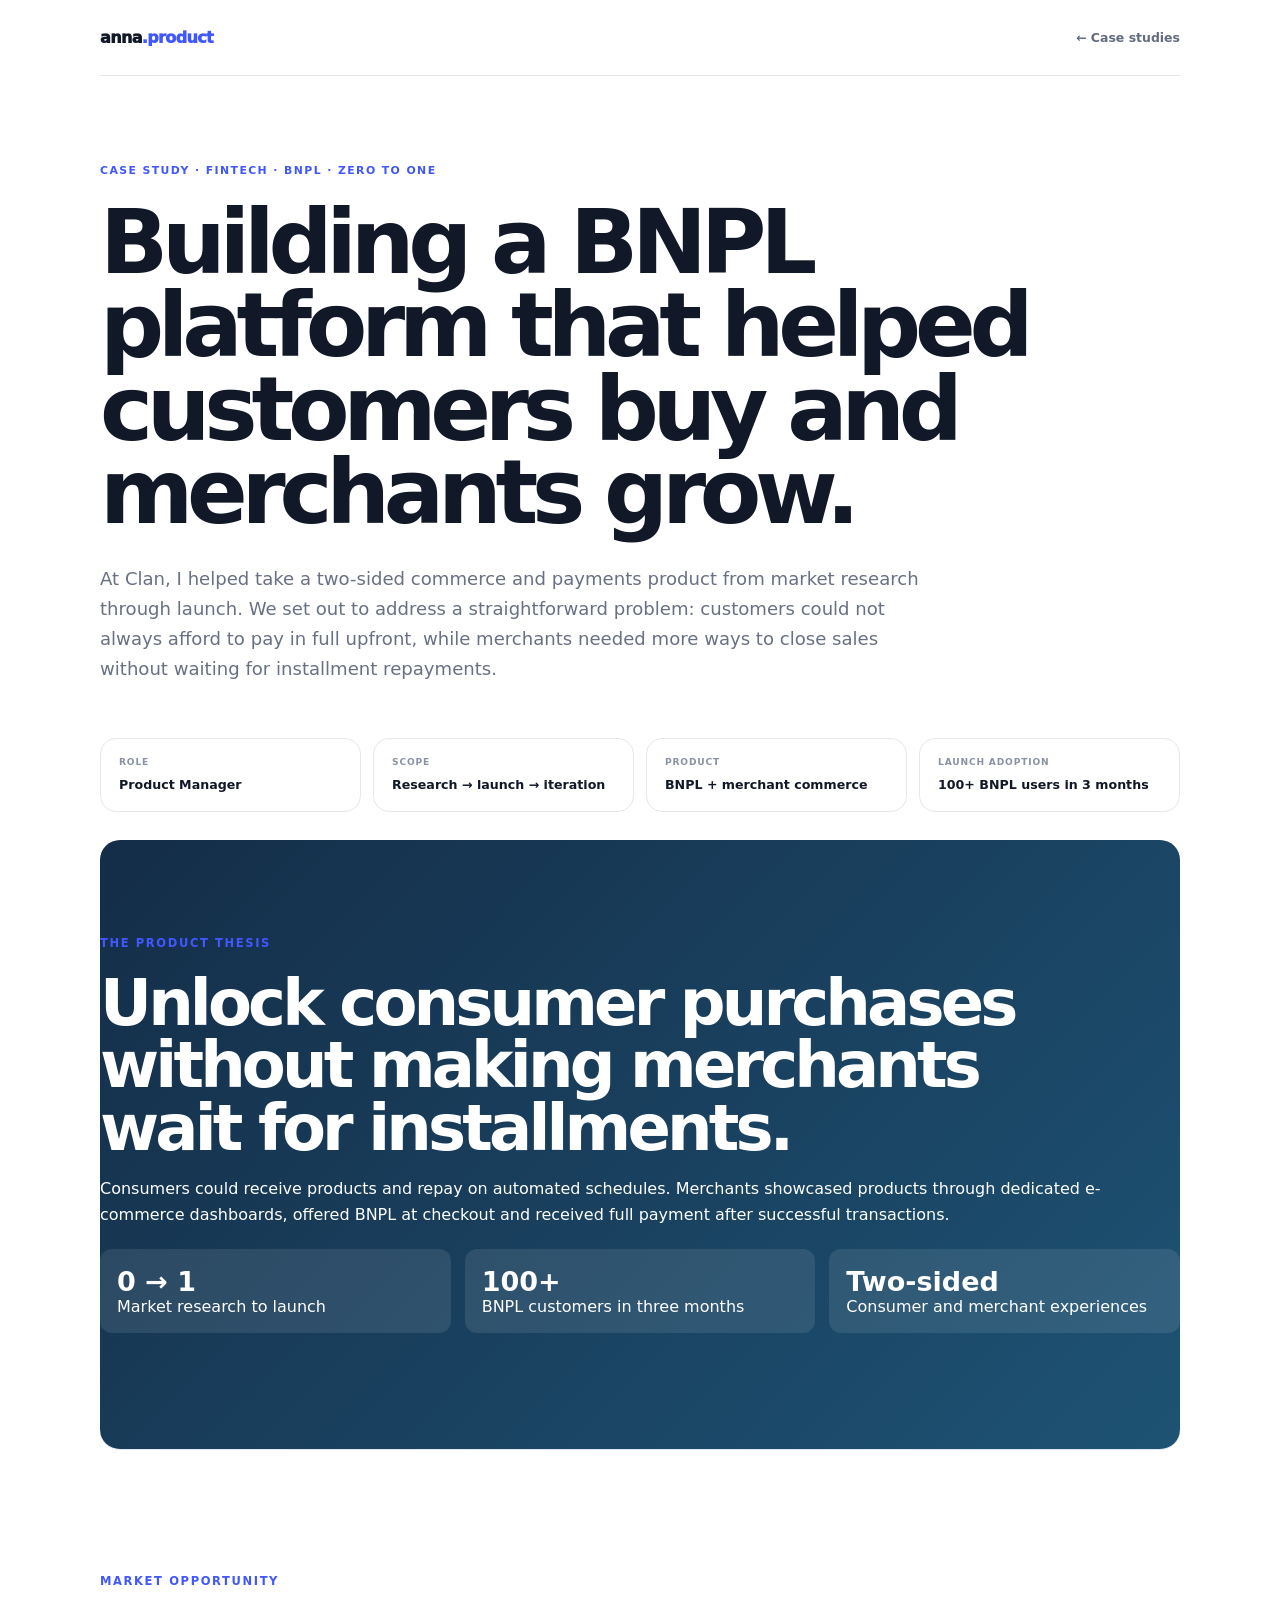
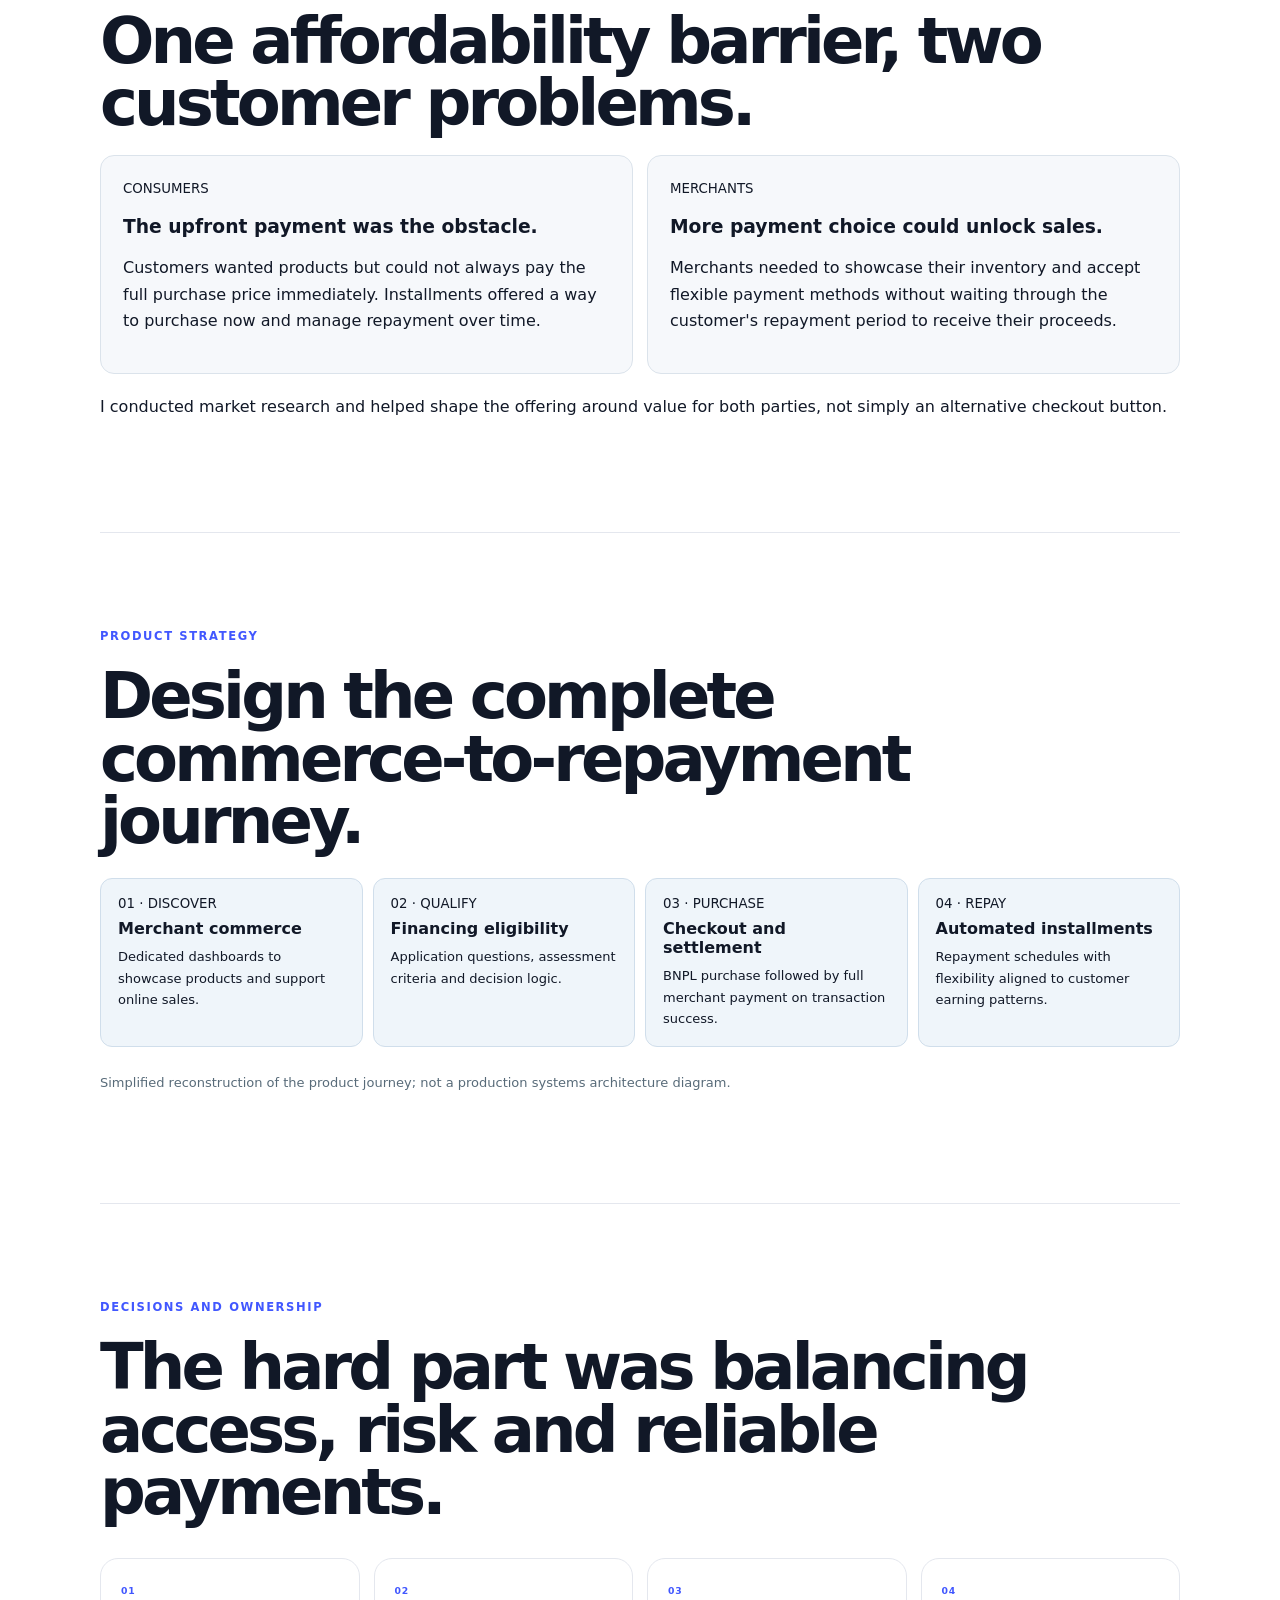
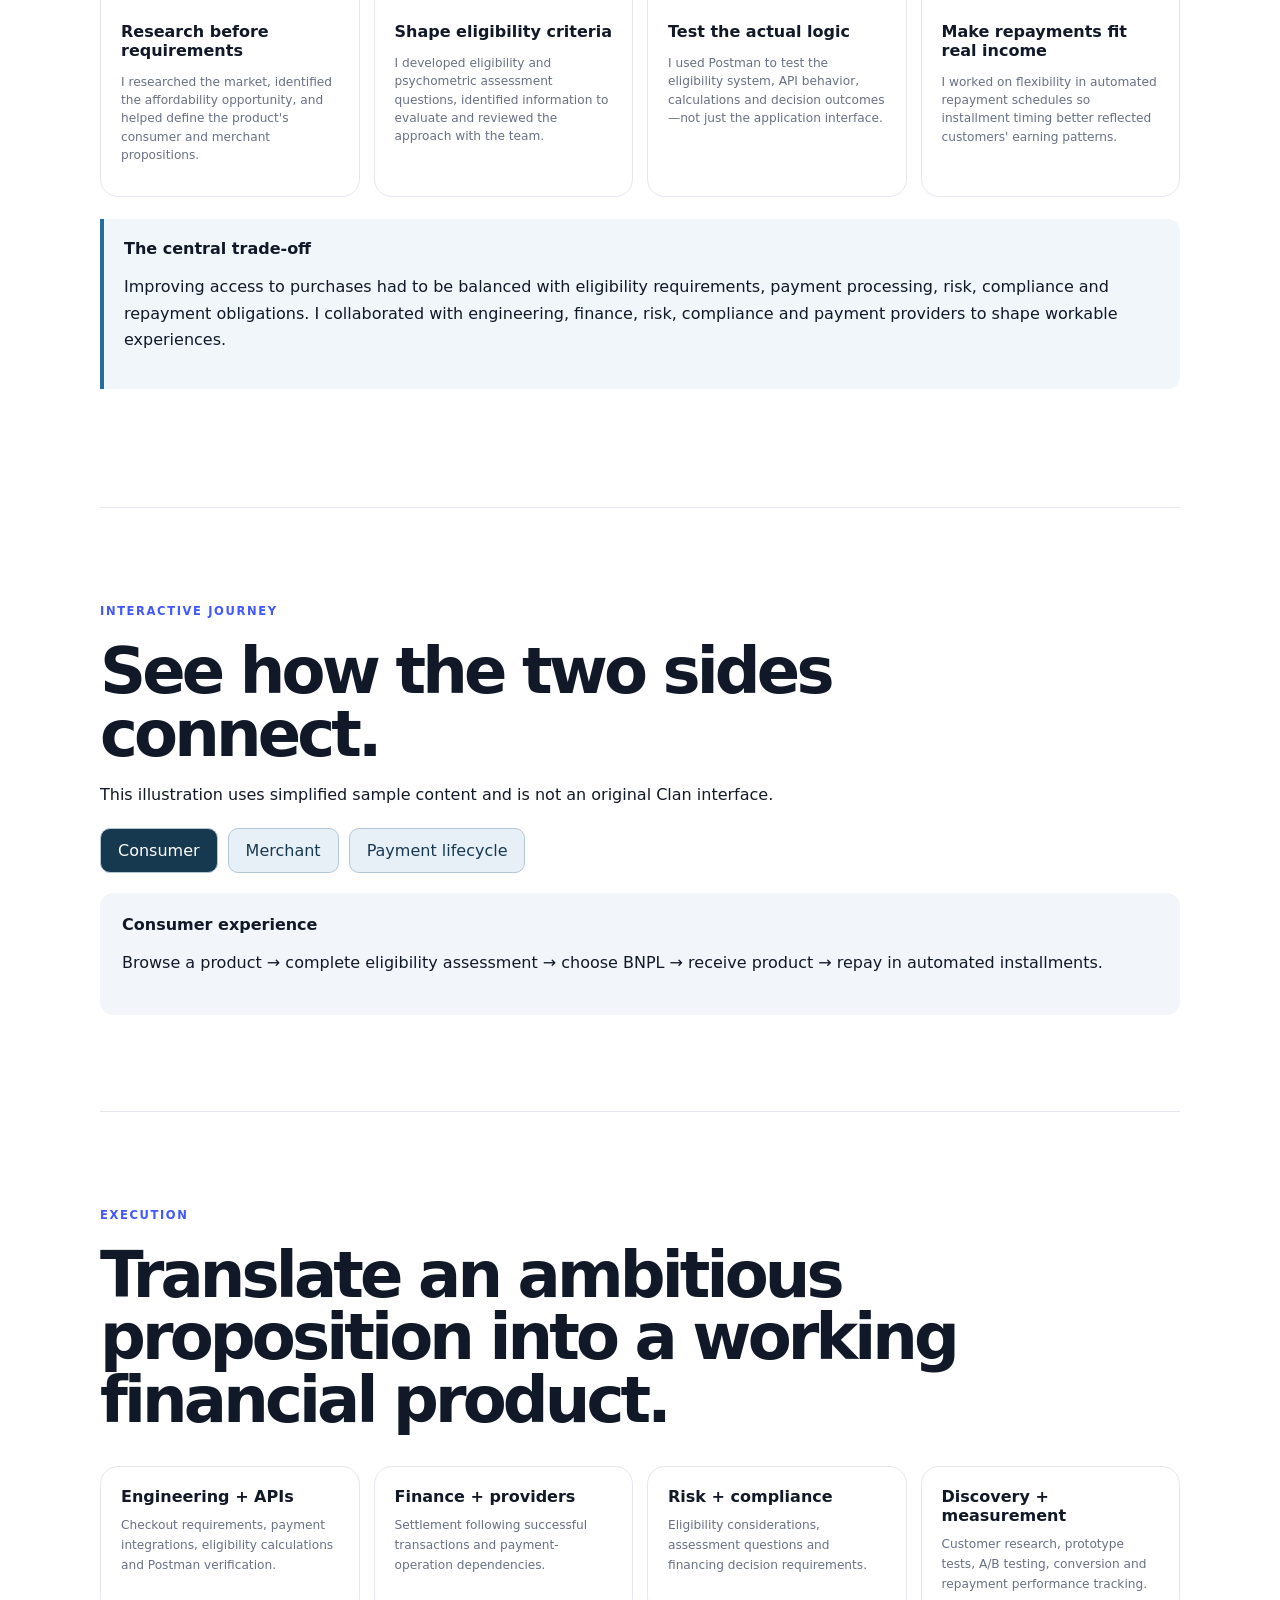
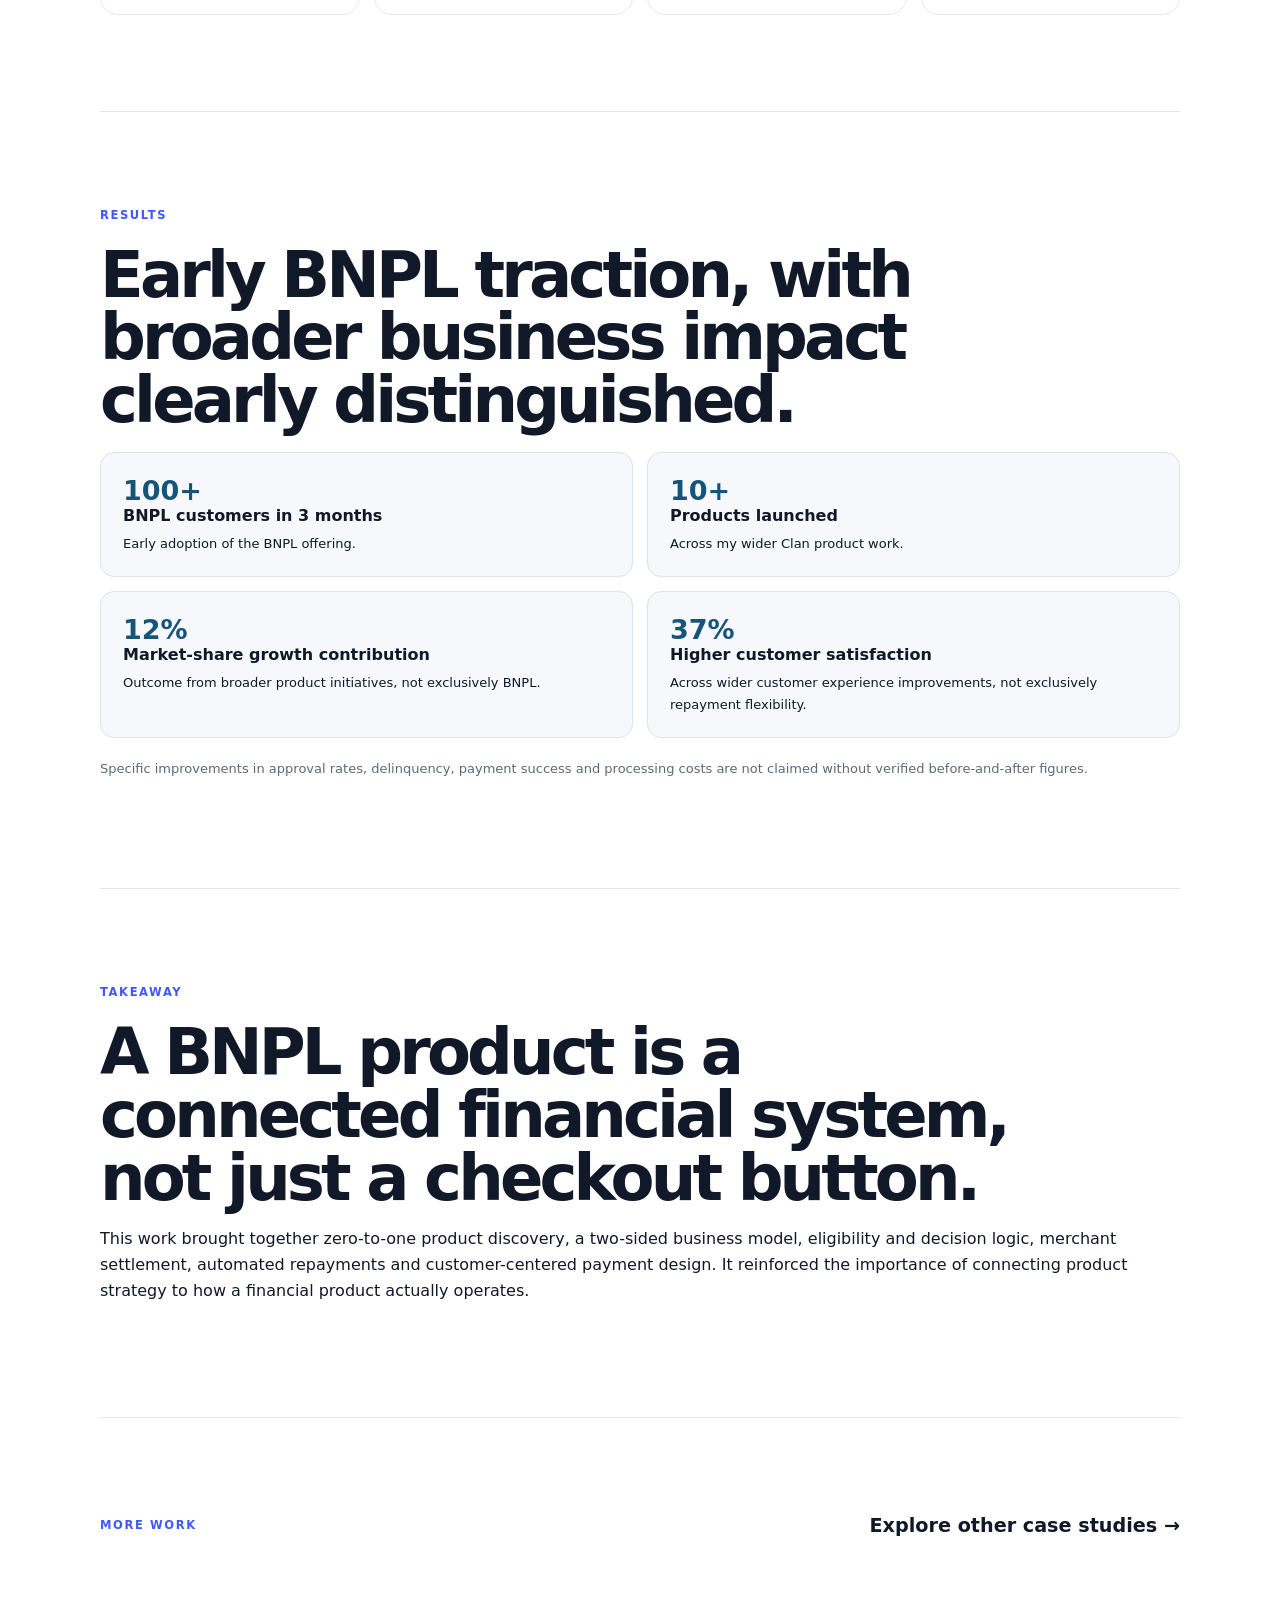
==== case-clan.html @ cb0518a8 "Add Clan BNPL zero-to-one product case study" ====
<!DOCTYPE html><html lang="en"><head><meta charset="utf-8"><meta name="viewport" content="width=device-width,initial-scale=1"><meta name="theme-color" content="#111827"><meta name="description" content="Clan BNPL zero-to-one product case study: customer affordability, merchant commerce, eligibility decisioning, payment settlement and repayments."><meta property="og:title" content="Building a BNPL Platform | Anna Amoo"><title>Building a BNPL Platform | Anna Amoo</title><link rel="canonical" href="https://annaamoo.github.io/case-clan.html"><link rel="stylesheet" href="styles.css"><link rel="stylesheet" href="case.css"><style>.clan-banner{background:linear-gradient(135deg,#142d48,#1e5374);border-radius:20px;padding:30px;color:#fff;margin:28px 0}.clan-banner h2,.clan-banner p{color:#fff}.clan-stats,.clan-two,.clan-outcomes{display:grid;grid-template-columns:repeat(2,minmax(0,1fr));gap:14px;margin:20px 0}.clan-stats{grid-template-columns:repeat(3,1fr)}.clan-stats div{background:#ffffff18;padding:17px;border-radius:12px}.clan-stats b,.clan-outcomes strong{display:block;font-size:27px}.clan-panel,.clan-outcomes div{padding:22px;border:1px solid #dbe3eb;border-radius:14px;background:#f6f8fb}.clan-flow{display:grid;grid-template-columns:repeat(4,1fr);gap:10px;margin:25px 0}.clan-step{padding:17px;background:#eff5fa;border:1px solid #d0deeb;border-radius:12px}.clan-step small,.clan-step b{display:block;margin-bottom:8px}.clan-step p{font-size:13px;margin:0}.clan-tradeoff{border-left:4px solid #256d9d;padding:20px;background:#f1f6fb;border-radius:0 12px 12px 0;margin:22px 0}.clan-note{font-size:13px;color:#586b79}.clan-outcomes strong{color:#175479}.clan-outcomes p{font-size:13px;margin:8px 0 0}.clan-choice{display:flex;gap:10px;flex-wrap:wrap;margin:20px 0}.clan-choice button{background:#e8f0f7;color:#173950;border:1px solid #b2c6d8;border-radius:10px;padding:12px 17px;cursor:pointer}.clan-choice button[aria-pressed=true]{background:#173950;color:white}.clan-output{background:#f2f6fa;padding:22px;border-radius:13px;min-height:92px}@media(max-width:750px){.clan-flow,.clan-stats{grid-template-columns:repeat(2,1fr)}.clan-two,.clan-outcomes{grid-template-columns:1fr}}@media(max-width:460px){.clan-flow,.clan-stats{grid-template-columns:1fr}}</style></head><body><header class="case-header"><a class="brand" href="index.html">anna<span>.product</span></a><a class="back" href="index.html#work">← Case studies</a></header><main><article class="case-page">
<div class="case-meta">CASE STUDY · FINTECH · BNPL · ZERO TO ONE</div><h1>Building a BNPL platform that helped customers buy and merchants grow.</h1><p class="case-intro">At Clan, I helped take a two-sided commerce and payments product from market research through launch. We set out to address a straightforward problem: customers could not always afford to pay in full upfront, while merchants needed more ways to close sales without waiting for installment repayments.</p>
<div class="summary"><div><small>Role</small><strong>Product Manager</strong></div><div><small>Scope</small><strong>Research → launch → iteration</strong></div><div><small>Product</small><strong>BNPL + merchant commerce</strong></div><div><small>Launch adoption</small><strong>100+ BNPL users in 3 months</strong></div></div>
<section class="clan-banner"><div class="eyebrow">THE PRODUCT THESIS</div><h2>Unlock consumer purchases without making merchants wait for installments.</h2><p>Consumers could receive products and repay on automated schedules. Merchants showcased products through dedicated e-commerce dashboards, offered BNPL at checkout and received full payment after successful transactions.</p><div class="clan-stats"><div><b>0 → 1</b><span>Market research to launch</span></div><div><b>100+</b><span>BNPL customers in three months</span></div><div><b>Two-sided</b><span>Consumer and merchant experiences</span></div></div></section>
<section><div class="eyebrow">MARKET OPPORTUNITY</div><h2>One affordability barrier, two customer problems.</h2><div class="clan-two"><div class="clan-panel"><small>CONSUMERS</small><h3>The upfront payment was the obstacle.</h3><p>Customers wanted products but could not always pay the full purchase price immediately. Installments offered a way to purchase now and manage repayment over time.</p></div><div class="clan-panel"><small>MERCHANTS</small><h3>More payment choice could unlock sales.</h3><p>Merchants needed to showcase their inventory and accept flexible payment methods without waiting through the customer's repayment period to receive their proceeds.</p></div></div><p>I conducted market research and helped shape the offering around value for both parties, not simply an alternative checkout button.</p></section>
<section><div class="eyebrow">PRODUCT STRATEGY</div><h2>Design the complete commerce-to-repayment journey.</h2><div class="clan-flow"><div class="clan-step"><small>01 · DISCOVER</small><b>Merchant commerce</b><p>Dedicated dashboards to showcase products and support online sales.</p></div><div class="clan-step"><small>02 · QUALIFY</small><b>Financing eligibility</b><p>Application questions, assessment criteria and decision logic.</p></div><div class="clan-step"><small>03 · PURCHASE</small><b>Checkout and settlement</b><p>BNPL purchase followed by full merchant payment on transaction success.</p></div><div class="clan-step"><small>04 · REPAY</small><b>Automated installments</b><p>Repayment schedules with flexibility aligned to customer earning patterns.</p></div></div><p class="clan-note">Simplified reconstruction of the product journey; not a production systems architecture diagram.</p></section>
<section><div class="eyebrow">DECISIONS AND OWNERSHIP</div><h2>The hard part was balancing access, risk and reliable payments.</h2><div class="decision-grid"><div class="decision"><code>01</code><h3>Research before requirements</h3><p>I researched the market, identified the affordability opportunity, and helped define the product's consumer and merchant propositions.</p></div><div class="decision"><code>02</code><h3>Shape eligibility criteria</h3><p>I developed eligibility and psychometric assessment questions, identified information to evaluate and reviewed the approach with the team.</p></div><div class="decision"><code>03</code><h3>Test the actual logic</h3><p>I used Postman to test the eligibility system, API behavior, calculations and decision outcomes—not just the application interface.</p></div><div class="decision"><code>04</code><h3>Make repayments fit real income</h3><p>I worked on flexibility in automated repayment schedules so installment timing better reflected customers' earning patterns.</p></div></div><div class="clan-tradeoff"><b>The central trade-off</b><p>Improving access to purchases had to be balanced with eligibility requirements, payment processing, risk, compliance and repayment obligations. I collaborated with engineering, finance, risk, compliance and payment providers to shape workable experiences.</p></div></section>
<section><div class="eyebrow">INTERACTIVE JOURNEY</div><h2>See how the two sides connect.</h2><p>This illustration uses simplified sample content and is not an original Clan interface.</p><div class="clan-choice" role="group" aria-label="Experience view"><button type="button" aria-pressed="true" data-view="consumer">Consumer</button><button type="button" aria-pressed="false" data-view="merchant">Merchant</button><button type="button" aria-pressed="false" data-view="payments">Payment lifecycle</button></div><div id="clan-output" class="clan-output" aria-live="polite"><b>Consumer experience</b><p>Browse a product → complete eligibility assessment → choose BNPL → receive product → repay in automated installments.</p></div></section>
<section><div class="eyebrow">EXECUTION</div><h2>Translate an ambitious proposition into a working financial product.</h2><div class="measure-grid"><div class="measure"><b>Engineering + APIs</b><span>Checkout requirements, payment integrations, eligibility calculations and Postman verification.</span></div><div class="measure"><b>Finance + providers</b><span>Settlement following successful transactions and payment-operation dependencies.</span></div><div class="measure"><b>Risk + compliance</b><span>Eligibility considerations, assessment questions and financing decision requirements.</span></div><div class="measure"><b>Discovery + measurement</b><span>Customer research, prototype tests, A/B testing, conversion and repayment performance tracking.</span></div></div></section>
<section><div class="eyebrow">RESULTS</div><h2>Early BNPL traction, with broader business impact clearly distinguished.</h2><div class="clan-outcomes"><div><strong>100+</strong><b>BNPL customers in 3 months</b><p>Early adoption of the BNPL offering.</p></div><div><strong>10+</strong><b>Products launched</b><p>Across my wider Clan product work.</p></div><div><strong>12%</strong><b>Market-share growth contribution</b><p>Outcome from broader product initiatives, not exclusively BNPL.</p></div><div><strong>37%</strong><b>Higher customer satisfaction</b><p>Across wider customer experience improvements, not exclusively repayment flexibility.</p></div></div><p class="clan-note">Specific improvements in approval rates, delinquency, payment success and processing costs are not claimed without verified before-and-after figures.</p></section>
<section><div class="eyebrow">TAKEAWAY</div><h2>A BNPL product is a connected financial system, not just a checkout button.</h2><p>This work brought together zero-to-one product discovery, a two-sided business model, eligibility and decision logic, merchant settlement, automated repayments and customer-centered payment design. It reinforced the importance of connecting product strategy to how a financial product actually operates.</p></section>
<section class="next"><div class="eyebrow">MORE WORK</div><a href="index.html#work">Explore other case studies →</a></section></article></main><script>const journey={consumer:["Consumer experience","Browse a product → complete financing eligibility → choose BNPL at checkout → receive the product → repay through automated installments."],merchant:["Merchant experience","Use the e-commerce dashboard to showcase products → offer BNPL at checkout → receive full payment after the customer's successful transaction."],payments:["Payment lifecycle","Successful eligible BNPL checkout → merchant paid in full → customer repays Clan on an automated installment schedule with income-aligned flexibility."]};document.querySelectorAll("[data-view]").forEach(b=>b.addEventListener("click",()=>{document.querySelectorAll("[data-view]").forEach(x=>x.setAttribute("aria-pressed",String(x===b)));const item=journey[b.dataset.view];const el=document.getElementById("clan-output");el.replaceChildren();const h=document.createElement("b"),p=document.createElement("p");h.textContent=item[0];p.textContent=item[1];el.append(h,p)}));</script><script src="script.js"></script></body></html>
---- styles.css ----
:root{
  --bg:#ffffff;
  --paper:#f7f8fb;
  --ink:#111827;
  --muted:#687083;
  --line:#e4e7ee;
  --accent:#4157ff;
  --accent-soft:#eef1ff;
  --navy:#111827;
  --navy-2:#1a2440;
  --radius:28px;
  --shadow:0 24px 70px rgba(17,24,39,.10);
  --max:1180px;
}
*{box-sizing:border-box}
html{scroll-behavior:smooth}
body{margin:0;background:var(--bg);color:var(--ink);font-family:Inter,ui-sans-serif,system-ui,-apple-system,BlinkMacSystemFont,"Segoe UI",sans-serif;-webkit-font-smoothing:antialiased}
a{color:inherit}
p{line-height:1.65}
.shell{width:min(var(--max),calc(100% - 56px));margin:auto}
.site-header{height:78px;display:flex;align-items:center;justify-content:space-between;border-bottom:1px solid var(--line);position:relative;z-index:10;background:#fff}
.brand{text-decoration:none;font-size:1rem;font-weight:950;letter-spacing:-.04em}.brand span{color:var(--accent)}
.nav{display:flex;gap:27px;align-items:center}.nav a{text-decoration:none;font-size:.82rem;font-weight:750;color:#555f72}.nav a:hover{color:var(--ink)}
.hero-wrap{background:var(--navy);color:#fff}
.hero{min-height:650px;display:grid;grid-template-columns:1.28fr .72fr;gap:70px;align-items:center;padding:88px 0}
.kicker,.eyebrow,.meta,.proof-label,.support-head span{font-size:.72rem;letter-spacing:.14em;text-transform:uppercase;font-weight:900}
.kicker{color:#9eabff;margin-bottom:26px}
.hero h1{font-size:clamp(3.65rem,6.9vw,7.1rem);line-height:.92;letter-spacing:-.072em;margin:0;max-width:890px}.hero h1 em{font-style:normal;color:#b8c1ff}
.lede{font-size:1.16rem;line-height:1.62;color:#cbd0dc;max-width:760px;margin:34px 0 0}
.actions{display:flex;gap:22px;align-items:center;flex-wrap:wrap;margin-top:35px}.btn{display:inline-flex;align-items:center;gap:12px;text-decoration:none;border-radius:999px;padding:14px 20px;font-weight:850;font-size:.9rem}.btn.light{background:#fff;color:var(--ink)}.btn.light:hover{transform:translateY(-1px)}.text-link{color:#fff;text-decoration:none;font-weight:780;font-size:.9rem;border-bottom:1px solid rgba(255,255,255,.3);padding-bottom:2px}
.hero-proof{border-left:1px solid rgba(255,255,255,.16);padding-left:34px}.proof-label{color:#93a2ff;margin-bottom:8px}.hero-metric{padding:22px 0;border-bottom:1px solid rgba(255,255,255,.13);display:grid;grid-template-columns:110px 1fr;gap:18px;align-items:baseline}.hero-metric:last-child{border-bottom:0}.hero-metric strong{font-size:2.35rem;letter-spacing:-.06em}.hero-metric span{font-size:.86rem;color:#b8becb;line-height:1.45}
.credibility{min-height:72px;display:flex;align-items:center;justify-content:center;gap:14px;flex-wrap:wrap;border-bottom:1px solid var(--line);color:#566075;font-size:.77rem;font-weight:760}.credibility i{font-style:normal;color:#c2c7d2}
.section{padding:120px 0;border-bottom:1px solid var(--line)}
.section-top{display:grid;grid-template-columns:1.18fr .82fr;gap:90px;align-items:end;margin-bottom:58px}.eyebrow{color:var(--accent);margin-bottom:22px}.section h2,.section-top h2{font-size:clamp(2.8rem,5vw,5.35rem);line-height:.98;letter-spacing:-.065em;margin:0}.section h2 em,.section-top h2 em{font-style:normal;color:var(--accent)}.section-top>p{color:var(--muted);font-size:1.03rem;margin:0;max-width:540px}
.flagship-list{display:grid;gap:20px}.flagship{display:grid;grid-template-columns:72px .9fr 1.35fr;border:1px solid var(--line);border-radius:var(--radius);overflow:hidden;text-decoration:none;background:#fff;min-height:480px;transition:transform .2s ease,box-shadow .2s ease}.flagship:hover{transform:translateY(-4px);box-shadow:var(--shadow)}.flagship-num{display:flex;align-items:flex-start;justify-content:center;padding-top:34px;font-size:.74rem;letter-spacing:.12em;color:#7b8498;font-weight:900;border-right:1px solid var(--line)}
.flagship-visual{padding:36px;display:flex;flex-direction:column;justify-content:center;min-width:0}.flagship-copy{padding:48px 46px;display:flex;flex-direction:column;justify-content:center}.meta{color:#6e7891}.flagship-copy h3{font-size:clamp(2rem,3.3vw,3.45rem);letter-spacing:-.055em;line-height:1.02;margin:17px 0 20px}.challenge{font-size:.98rem;color:var(--muted);margin:0}.challenge b{color:var(--ink)}
.evidence-columns{display:grid;grid-template-columns:repeat(3,1fr);gap:14px;margin-top:28px}.evidence-columns>div{border-top:1px solid var(--line);padding-top:14px}.evidence-columns small{display:block;color:var(--accent);font-size:.64rem;letter-spacing:.1em;font-weight:900;margin-bottom:7px}.evidence-columns span{display:block;color:#596277;font-size:.79rem;line-height:1.5}.open-link{margin-top:26px;font-size:.86rem;font-weight:900;color:var(--ink)}
.visual-intelligence{background:#eef1ff;gap:12px}.signal-card{border:1px solid #d8ddff;background:#fff;border-radius:18px;padding:19px 20px;box-shadow:0 11px 30px rgba(65,87,255,.08)}.signal-card small{display:block;font-size:.59rem;letter-spacing:.11em;color:#7682af;font-weight:900}.signal-card b{display:block;font-size:1.12rem;margin:5px 0}.signal-card span{display:block;font-size:.75rem;color:#70788a;line-height:1.4}.signal-card.s2{margin-left:34px;background:#111827;color:#fff;border-color:#111827}.signal-card.s2 small{color:#aeb7ff}.signal-card.s2 span{color:#c4cad7}.signal-card.s3{margin-left:68px}
.visual-platform-new{background:#f5f6f8}.decision-path{display:grid;gap:10px}.decision-path span{background:#fff;border:1px solid #dfe3ea;border-radius:14px;padding:14px 16px;font-size:.78rem;font-weight:850}.decision-path span.active{background:var(--navy);color:#fff;border-color:var(--navy)}.decision-path i{text-align:center;font-style:normal;color:#9aa2b2}.platform-note{margin-top:25px;font-size:.82rem;line-height:1.5;color:#5d6679;border-left:3px solid var(--accent);padding-left:13px}
.visual-ai-strategy{background:var(--navy-2);color:#fff}.value-chain{display:grid;gap:11px}.value-chain span{border:1px solid rgba(255,255,255,.18);border-radius:15px;padding:15px 17px;font-size:.82rem;font-weight:850;background:rgba(255,255,255,.04)}.value-chain span.active{background:#fff;color:var(--navy);border-color:#fff}.value-chain i{text-align:center;color:#9faaff;font-style:normal}
.supporting-head{display:flex;align-items:end;justify-content:space-between;margin:70px 0 20px;border-top:1px solid var(--line);padding-top:30px}.supporting-head span{color:var(--accent)}.supporting-head p{margin:0;color:var(--muted);font-size:.88rem}.support-grid{display:grid;grid-template-columns:repeat(3,1fr);gap:16px}.support-card{display:flex;flex-direction:column;min-height:390px;border:1px solid var(--line);border-radius:24px;padding:28px;text-decoration:none;background:#fff;transition:transform .2s ease,box-shadow .2s ease}.support-card:hover{transform:translateY(-4px);box-shadow:var(--shadow)}.support-top{display:flex;align-items:center;justify-content:space-between;color:#737d91;font-size:.64rem;letter-spacing:.1em;font-weight:900}.support-top strong{font-size:1.8rem;color:var(--accent);letter-spacing:-.05em}.support-card h3{font-size:1.55rem;line-height:1.08;letter-spacing:-.035em;margin:44px 0 12px}.support-card p{font-size:.87rem;color:var(--muted);margin:0}.support-proof{margin-top:auto;padding-top:24px;font-size:.83rem;border-top:1px solid var(--line);color:#5b6476}.support-card .open-link{margin-top:14px}
.judgment-section{background:var(--navy);color:#fff;padding:120px 0}.section-top.inverse{margin-bottom:48px}.inverse .eyebrow{color:#aeb7ff}.inverse h2 em{color:#b7c0ff}.inverse>p{color:#b9c0cf}.judgment-grid{display:grid;grid-template-columns:repeat(4,1fr);gap:14px}.judgment{min-height:270px;border:1px solid rgba(255,255,255,.15);border-radius:22px;padding:24px;background:rgba(255,255,255,.025)}.judgment small{color:#9eaaff;font-weight:900}.judgment h3{font-size:1.35rem;line-height:1.12;margin:58px 0 12px;letter-spacing:-.025em}.judgment p{font-size:.86rem;color:#b8bfce;margin:0}
.featured-section{padding-bottom:130px}.feature-intro{max-width:880px}.feature-intro h2{font-size:clamp(2.8rem,5.2vw,5.2rem);line-height:.98;letter-spacing:-.06em;margin:0}.feature-intro h2 em{font-style:normal;color:var(--accent)}.feature-intro p{color:var(--muted);max-width:660px;font-size:1rem;margin:24px 0 0}.media-spotlight{margin-top:48px;border-radius:30px;background:#f3f5ff;border:1px solid #dde2ff;padding:48px}.media-spotlight blockquote{margin:0;max-width:990px;font-size:clamp(2.1rem,4.3vw,4.2rem);line-height:1.05;letter-spacing:-.055em;font-weight:900;color:var(--ink)}.quote-credit{margin-top:24px;color:#68728a;font-size:.83rem;font-weight:780}.publication-row{display:grid;grid-template-columns:repeat(3,1fr);gap:12px;margin-top:44px}.publication-row a{text-decoration:none;border-top:1px solid #cfd5f3;padding:19px 3px 2px;display:flex;flex-direction:column;min-height:145px}.publication-row b{font-size:1.07rem}.publication-row span{font-size:.79rem;color:#6f7890;line-height:1.42;margin-top:8px}.publication-row i{margin-top:auto;font-style:normal;color:var(--accent);font-size:.76rem;font-weight:900}
.contact-section{padding:0 0 105px}.contact-card{background:var(--navy);color:#fff;border-radius:30px;padding:54px;display:grid;grid-template-columns:1.25fr .75fr;gap:60px;align-items:end}.contact-card .eyebrow{color:#aeb7ff}.contact-card h2{font-size:clamp(2.7rem,4.8vw,4.8rem);line-height:1;letter-spacing:-.06em;margin:0}.contact-card p{color:#bbc2d0;max-width:700px}.contact-links{display:flex;flex-direction:column;align-items:flex-end;gap:12px}.contact-links a{text-decoration:none;border:1px solid rgba(255,255,255,.17);padding:13px 16px;border-radius:999px;font-weight:850;font-size:.82rem}.contact-links a:first-child{background:#fff;color:var(--navy)}
.footer{display:flex;justify-content:space-between;border-top:1px solid var(--line);padding:27px 0 38px;color:#7c8495;font-size:.78rem}
.reveal{opacity:0;transform:translateY(16px);transition:opacity .65s ease,transform .65s ease}.reveal.visible{opacity:1;transform:none}

@media(max-width:1050px){
  .hero{grid-template-columns:1fr;min-height:auto}.hero-proof{border-left:0;border-top:1px solid rgba(255,255,255,.16);padding:24px 0 0;display:grid;grid-template-columns:repeat(2,1fr);gap:0 20px}.proof-label{grid-column:1/-1}.hero-metric{grid-template-columns:90px 1fr}
  .section-top{grid-template-columns:1fr;gap:24px}.flagship{grid-template-columns:58px 1fr}.flagship-visual{grid-column:2;padding:32px;min-height:320px}.flagship-copy{grid-column:2;padding:36px}.flagship-num{grid-row:1/3}.evidence-columns{grid-template-columns:1fr 1fr}.judgment-grid{grid-template-columns:1fr 1fr}.publication-row{grid-template-columns:1fr}.publication-row a{min-height:auto}.contact-card{grid-template-columns:1fr}.contact-links{align-items:flex-start}
}
@media(max-width:760px){
  .shell,.site-header{width:min(var(--max),calc(100% - 28px))}.site-header{height:68px}.nav{display:none}.hero{padding:62px 0;gap:42px}.hero h1{font-size:clamp(3.1rem,14vw,5.5rem)}.hero-proof{grid-template-columns:1fr}.hero-metric{grid-template-columns:82px 1fr}.credibility{padding:18px 0;justify-content:flex-start}.section,.judgment-section{padding:82px 0}.flagship{display:block}.flagship-num{display:none}.flagship-visual{min-height:280px}.flagship-copy{padding:28px}.evidence-columns{grid-template-columns:1fr}.support-grid,.judgment-grid{grid-template-columns:1fr}.support-card{min-height:330px}.supporting-head{align-items:flex-start;gap:8px;flex-direction:column}.media-spotlight{padding:28px 22px}.contact-card{padding:30px}.footer{flex-direction:column;gap:8px}.publication-row{margin-top:30px}
}


/* Accessibility and interaction polish */
button,input,select,textarea{font:inherit}
a:focus-visible,button:focus-visible,input:focus-visible,select:focus-visible,textarea:focus-visible{
  outline:3px solid rgba(65,87,255,.35);
  outline-offset:3px;
}
@media (prefers-reduced-motion: reduce){
  html{scroll-behavior:auto}
  *,*::before,*::after{animation-duration:.01ms!important;animation-iteration-count:1!important;transition-duration:.01ms!important;scroll-behavior:auto!important}
}
---- case.css ----
.case-header{width:min(1080px,calc(100% - 48px));height:76px;margin:auto;display:flex;align-items:center;justify-content:space-between;border-bottom:1px solid var(--line)}
.case-header .back{text-decoration:none;font-size:.78rem;font-weight:800;color:#626c7f}
.case-page{width:min(1080px,calc(100% - 48px));margin:auto;padding:88px 0 120px}
.case-meta{font-size:.68rem;letter-spacing:.13em;font-weight:900;color:var(--accent);text-transform:uppercase;margin-bottom:24px}
.case-page>h1{font-size:clamp(3.6rem,7vw,7rem);line-height:.93;letter-spacing:-.07em;margin:0;max-width:1040px}
.case-intro{max-width:820px;font-size:1.13rem;color:var(--muted);margin:30px 0 0}
.summary{display:grid;grid-template-columns:repeat(4,1fr);gap:12px;margin:54px 0 20px}
.summary>div{border:1px solid var(--line);border-radius:16px;padding:18px;background:#fff}
.summary small{display:block;font-size:.57rem;letter-spacing:.09em;color:#8992a5;font-weight:900;text-transform:uppercase;margin-bottom:7px}
.summary strong{font-size:.79rem;line-height:1.35}
.case-page>section{padding:96px 0;border-bottom:1px solid var(--line)}
.case-page section:last-child{border-bottom:0}
.case-page section h2{font-size:clamp(2.6rem,5vw,4.8rem);line-height:.98;letter-spacing:-.06em;margin:0;max-width:940px}
.section-lead{max-width:790px;font-size:.98rem;color:var(--muted);margin:20px 0 0}
.product-showcase{padding-top:75px!important}
.first-showcase{border-top:0}
.portfolio-caption{margin-top:14px;font-size:.7rem;line-height:1.5;color:#7a8395}
.decision-grid,.measure-grid,.metric-grid{display:grid;grid-template-columns:repeat(4,1fr);gap:14px;margin-top:34px}
.decision,.measure,.metric{border:1px solid var(--line);border-radius:18px;padding:20px;background:#fff}
.decision code{font-family:inherit;font-size:.58rem;letter-spacing:.09em;color:var(--accent);font-weight:900}
.decision h3{font-size:1rem;line-height:1.18;margin:25px 0 10px}
.decision p,.measure span,.metric span{font-size:.76rem;line-height:1.5;color:var(--muted)}
.measure b,.metric b{display:block;font-size:1rem;margin-bottom:8px}
.metric b{font-size:1.8rem;color:var(--accent);letter-spacing:-.04em}
.rule-list{margin-top:30px;border-top:1px solid var(--line)}
.rule{display:grid;grid-template-columns:180px 1fr;gap:24px;padding:20px 0;border-bottom:1px solid var(--line)}
.rule b{font-size:.82rem}.rule span{font-size:.8rem;line-height:1.55;color:var(--muted)}
.quote-panel{margin-top:28px;border-radius:22px;padding:30px;background:#111827;color:#fff}
.quote-panel blockquote{font-size:1.6rem;line-height:1.25;letter-spacing:-.03em;margin:0}
.quote-panel cite{display:block;margin-top:14px;color:#bfc6d3;font-size:.72rem;font-style:normal}
.press-mini{display:grid;grid-template-columns:repeat(3,1fr);gap:10px;margin-top:14px}
.press-mini a{border:1px solid var(--line);border-radius:14px;padding:14px;text-decoration:none;font-size:.68rem;font-weight:800}
.press-mini span{display:block;color:var(--accent);margin-bottom:5px}
.status-banner{margin-top:14px;border:1px solid var(--line);border-radius:16px;padding:18px;background:#f7f8fb}.status-banner b{font-size:.65rem;letter-spacing:.08em;color:var(--accent)}.status-banner p{margin:6px 0 0;font-size:.78rem;color:var(--muted)}
.next{display:flex;justify-content:space-between;align-items:center;gap:30px}.next .eyebrow{margin:0}.next a{text-decoration:none;font-size:1.2rem;font-weight:900}
.before-after{display:grid;grid-template-columns:1fr 1fr;gap:14px;margin-top:30px}.state-card{border:1px solid var(--line);border-radius:18px;padding:22px;background:#fff}.state-card.after{background:#eef1ff}.state-card small{font-size:.58rem;letter-spacing:.1em;color:var(--accent);font-weight:900}.state-card h3{font-size:1.25rem;margin:12px 0}.state-card li{font-size:.78rem;color:var(--muted);margin:8px 0}
.strategy-chain{display:flex;align-items:center;justify-content:center;gap:8px;flex-wrap:wrap;border:1px solid var(--line);border-radius:18px;padding:20px;background:#f7f8fb;margin-top:28px}.strategy-chain span{border:1px solid #dfe3ea;background:#fff;border-radius:999px;padding:10px 13px;font-size:.72rem;font-weight:850}.strategy-chain span.active{background:#111827;color:#fff;border-color:#111827}.strategy-chain i{font-style:normal;color:#9ca5b6}
@media(max-width:850px){.summary,.decision-grid,.measure-grid,.metric-grid{grid-template-columns:1fr 1fr}.rule{grid-template-columns:1fr}.press-mini{grid-template-columns:1fr}.before-after{grid-template-columns:1fr}}
@media(max-width:620px){.case-page,.case-header{width:min(100% - 30px,1080px)}.case-page{padding-top:58px}.case-page>h1{font-size:clamp(3rem,14vw,5rem)}.summary,.decision-grid,.measure-grid,.metric-grid{grid-template-columns:1fr}.case-page>section{padding:72px 0}.next{align-items:flex-start;flex-direction:column}}
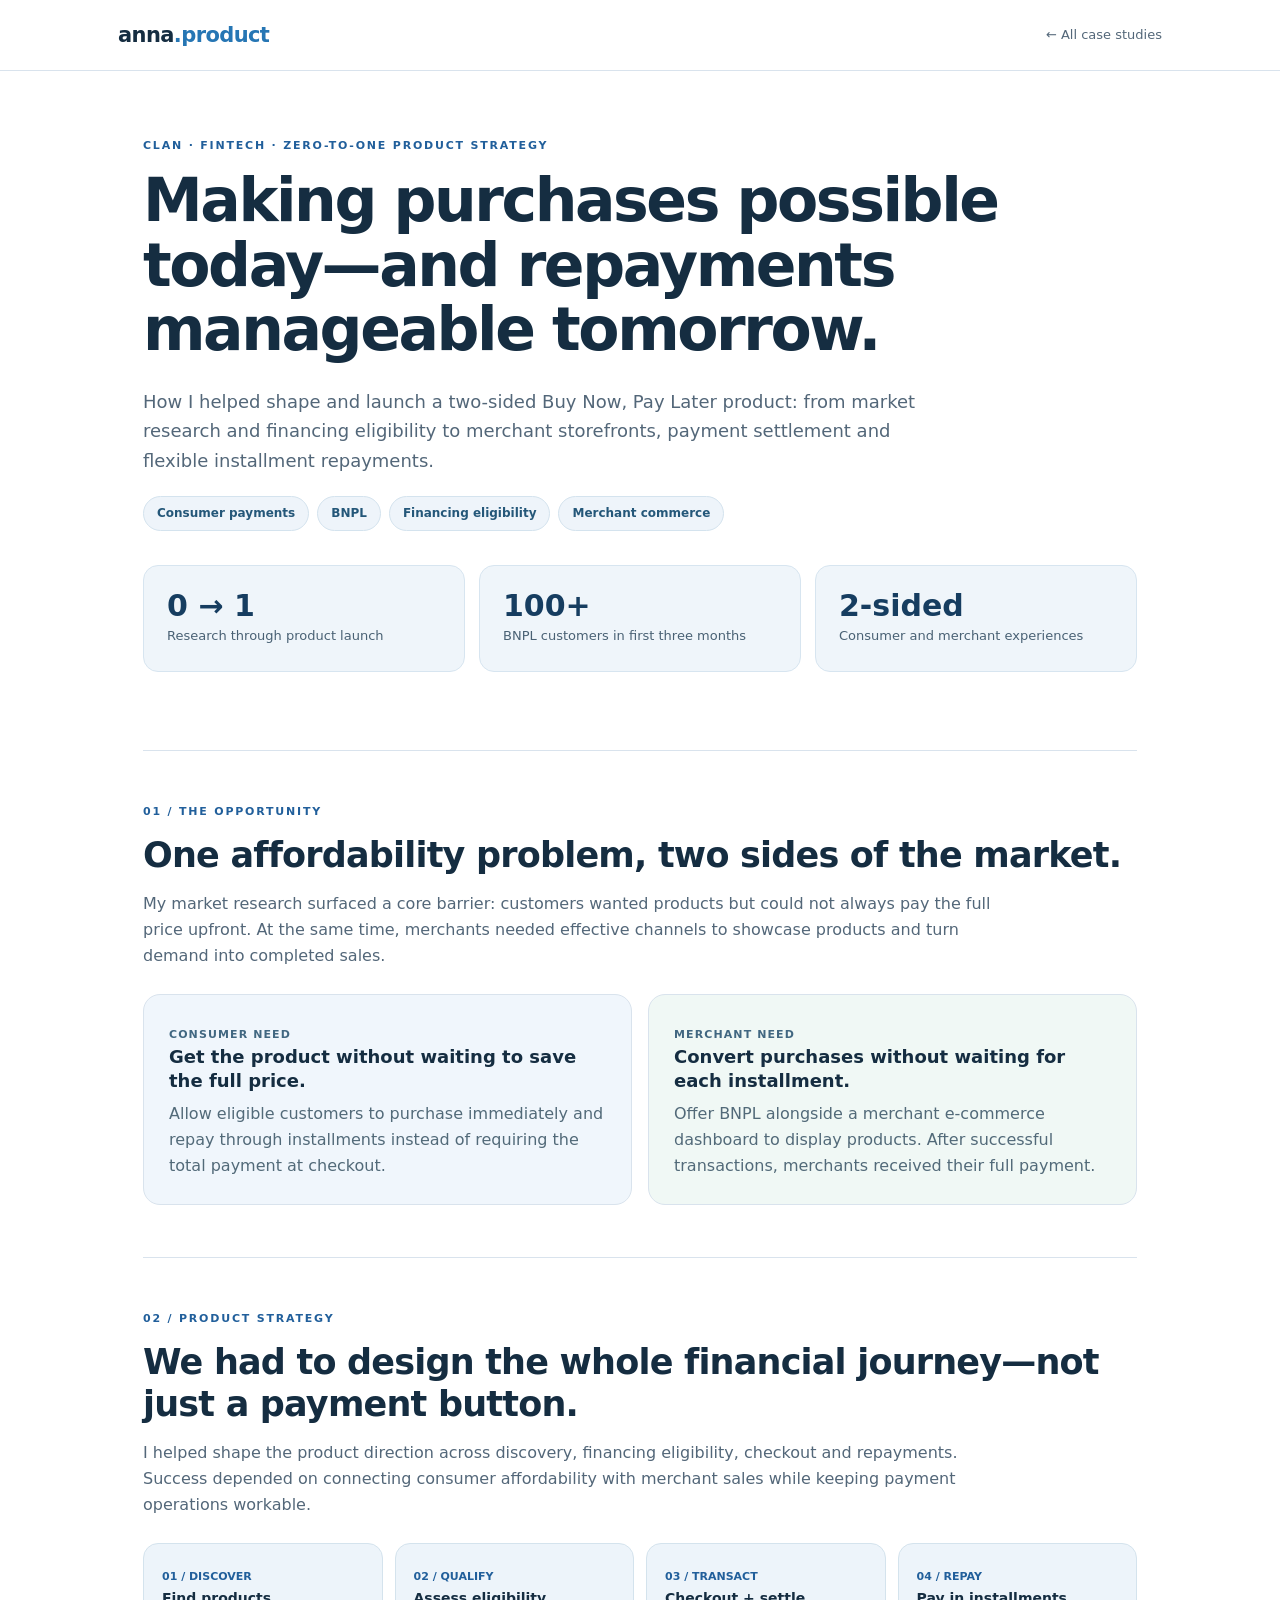
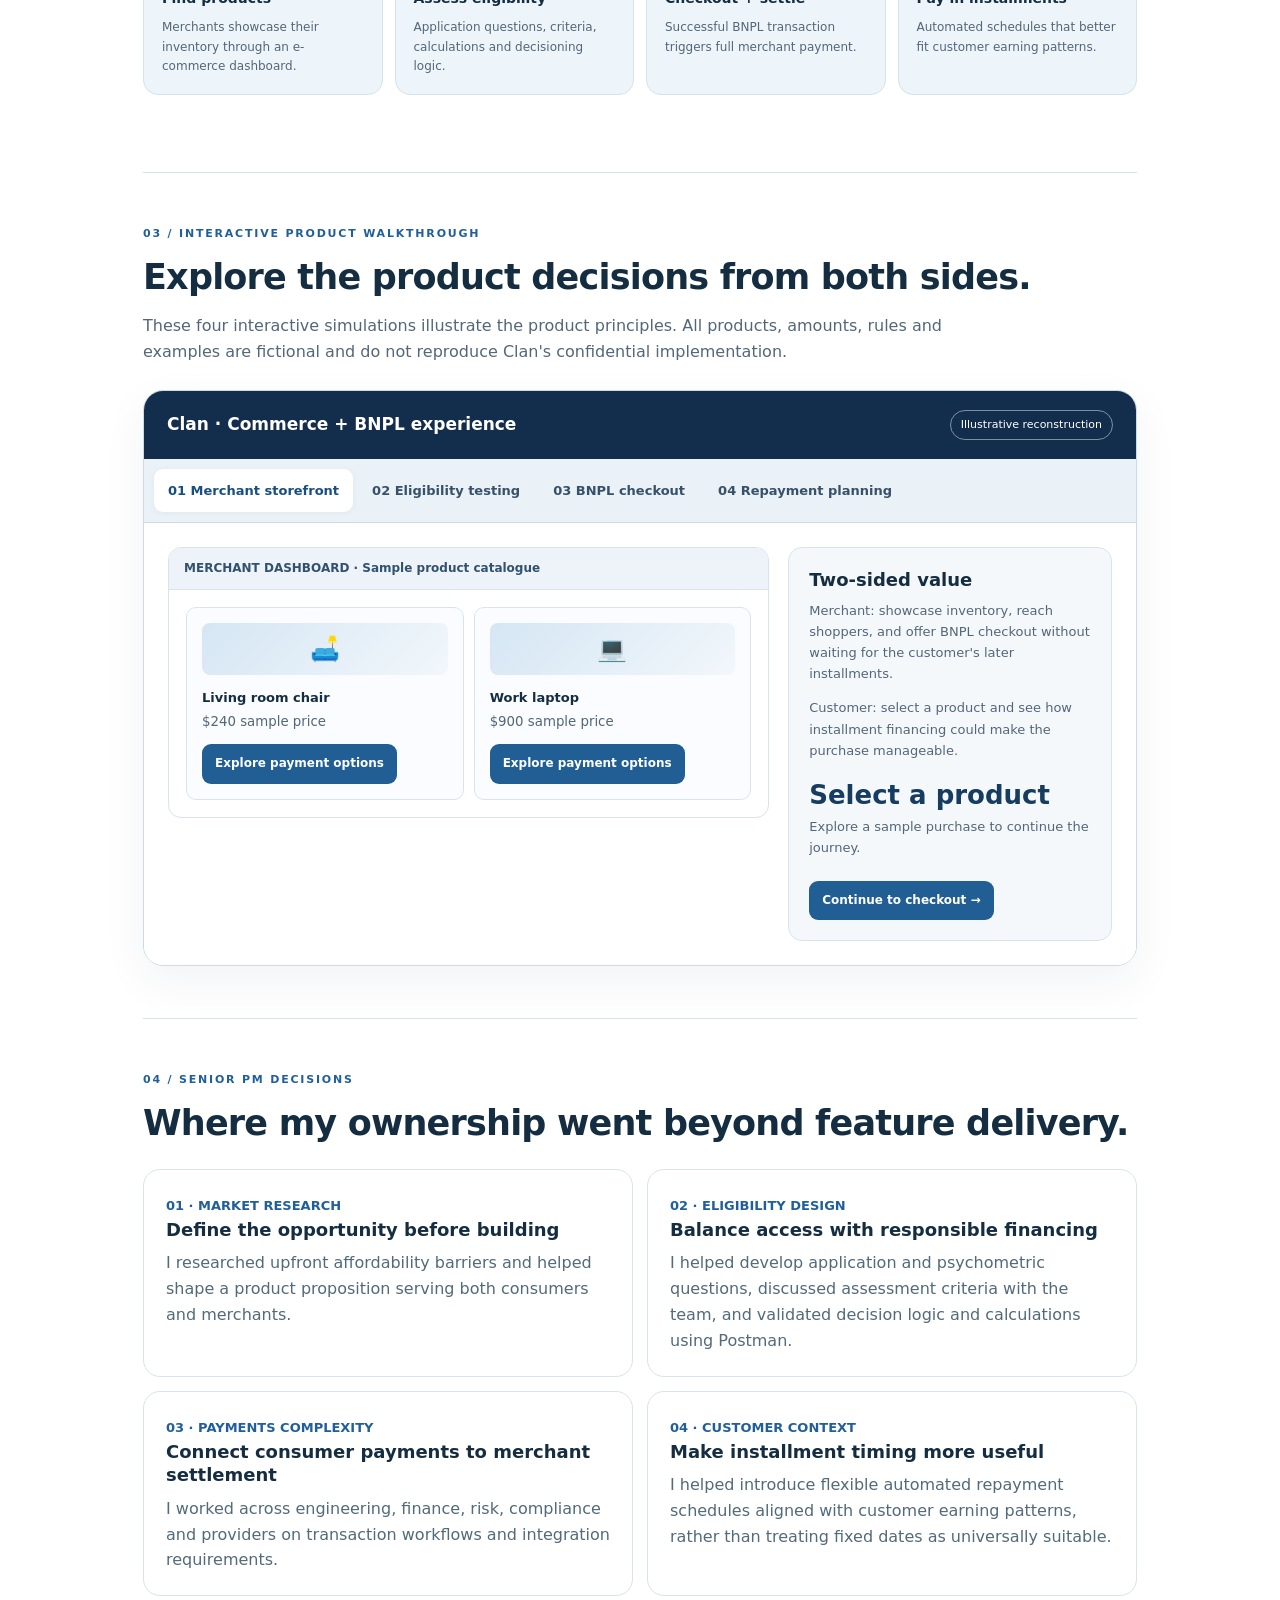
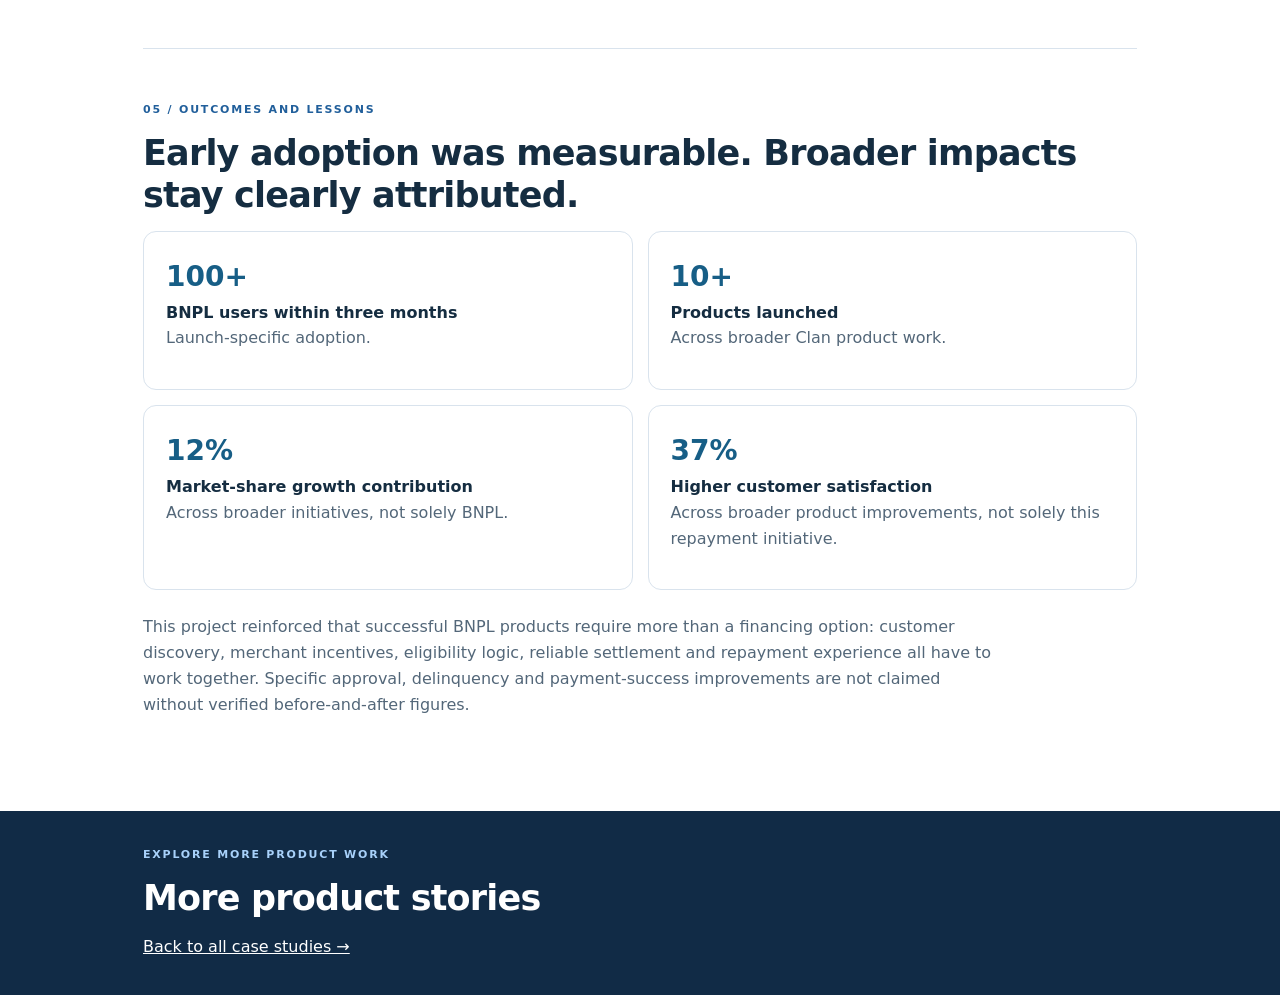
==== commit fa84d3a8: "Rebuild Clan case study responsive layout and four interactive product simulations" ====
--- a/case-clan.html
+++ b/case-clan.html
@@ -1,12 +1,19 @@
-<!DOCTYPE html><html lang="en"><head><meta charset="utf-8"><meta name="viewport" content="width=device-width,initial-scale=1"><meta name="theme-color" content="#111827"><meta name="description" content="Clan BNPL zero-to-one product case study: customer affordability, merchant commerce, eligibility decisioning, payment settlement and repayments."><meta property="og:title" content="Building a BNPL Platform | Anna Amoo"><title>Building a BNPL Platform | Anna Amoo</title><link rel="canonical" href="https://annaamoo.github.io/case-clan.html"><link rel="stylesheet" href="styles.css"><link rel="stylesheet" href="case.css"><style>.clan-banner{background:linear-gradient(135deg,#142d48,#1e5374);border-radius:20px;padding:30px;color:#fff;margin:28px 0}.clan-banner h2,.clan-banner p{color:#fff}.clan-stats,.clan-two,.clan-outcomes{display:grid;grid-template-columns:repeat(2,minmax(0,1fr));gap:14px;margin:20px 0}.clan-stats{grid-template-columns:repeat(3,1fr)}.clan-stats div{background:#ffffff18;padding:17px;border-radius:12px}.clan-stats b,.clan-outcomes strong{display:block;font-size:27px}.clan-panel,.clan-outcomes div{padding:22px;border:1px solid #dbe3eb;border-radius:14px;background:#f6f8fb}.clan-flow{display:grid;grid-template-columns:repeat(4,1fr);gap:10px;margin:25px 0}.clan-step{padding:17px;background:#eff5fa;border:1px solid #d0deeb;border-radius:12px}.clan-step small,.clan-step b{display:block;margin-bottom:8px}.clan-step p{font-size:13px;margin:0}.clan-tradeoff{border-left:4px solid #256d9d;padding:20px;background:#f1f6fb;border-radius:0 12px 12px 0;margin:22px 0}.clan-note{font-size:13px;color:#586b79}.clan-outcomes strong{color:#175479}.clan-outcomes p{font-size:13px;margin:8px 0 0}.clan-choice{display:flex;gap:10px;flex-wrap:wrap;margin:20px 0}.clan-choice button{background:#e8f0f7;color:#173950;border:1px solid #b2c6d8;border-radius:10px;padding:12px 17px;cursor:pointer}.clan-choice button[aria-pressed=true]{background:#173950;color:white}.clan-output{background:#f2f6fa;padding:22px;border-radius:13px;min-height:92px}@media(max-width:750px){.clan-flow,.clan-stats{grid-template-columns:repeat(2,1fr)}.clan-two,.clan-outcomes{grid-template-columns:1fr}}@media(max-width:460px){.clan-flow,.clan-stats{grid-template-columns:1fr}}</style></head><body><header class="case-header"><a class="brand" href="index.html">anna<span>.product</span></a><a class="back" href="index.html#work">← Case studies</a></header><main><article class="case-page">
-<div class="case-meta">CASE STUDY · FINTECH · BNPL · ZERO TO ONE</div><h1>Building a BNPL platform that helped customers buy and merchants grow.</h1><p class="case-intro">At Clan, I helped take a two-sided commerce and payments product from market research through launch. We set out to address a straightforward problem: customers could not always afford to pay in full upfront, while merchants needed more ways to close sales without waiting for installment repayments.</p>
-<div class="summary"><div><small>Role</small><strong>Product Manager</strong></div><div><small>Scope</small><strong>Research → launch → iteration</strong></div><div><small>Product</small><strong>BNPL + merchant commerce</strong></div><div><small>Launch adoption</small><strong>100+ BNPL users in 3 months</strong></div></div>
-<section class="clan-banner"><div class="eyebrow">THE PRODUCT THESIS</div><h2>Unlock consumer purchases without making merchants wait for installments.</h2><p>Consumers could receive products and repay on automated schedules. Merchants showcased products through dedicated e-commerce dashboards, offered BNPL at checkout and received full payment after successful transactions.</p><div class="clan-stats"><div><b>0 → 1</b><span>Market research to launch</span></div><div><b>100+</b><span>BNPL customers in three months</span></div><div><b>Two-sided</b><span>Consumer and merchant experiences</span></div></div></section>
-<section><div class="eyebrow">MARKET OPPORTUNITY</div><h2>One affordability barrier, two customer problems.</h2><div class="clan-two"><div class="clan-panel"><small>CONSUMERS</small><h3>The upfront payment was the obstacle.</h3><p>Customers wanted products but could not always pay the full purchase price immediately. Installments offered a way to purchase now and manage repayment over time.</p></div><div class="clan-panel"><small>MERCHANTS</small><h3>More payment choice could unlock sales.</h3><p>Merchants needed to showcase their inventory and accept flexible payment methods without waiting through the customer's repayment period to receive their proceeds.</p></div></div><p>I conducted market research and helped shape the offering around value for both parties, not simply an alternative checkout button.</p></section>
-<section><div class="eyebrow">PRODUCT STRATEGY</div><h2>Design the complete commerce-to-repayment journey.</h2><div class="clan-flow"><div class="clan-step"><small>01 · DISCOVER</small><b>Merchant commerce</b><p>Dedicated dashboards to showcase products and support online sales.</p></div><div class="clan-step"><small>02 · QUALIFY</small><b>Financing eligibility</b><p>Application questions, assessment criteria and decision logic.</p></div><div class="clan-step"><small>03 · PURCHASE</small><b>Checkout and settlement</b><p>BNPL purchase followed by full merchant payment on transaction success.</p></div><div class="clan-step"><small>04 · REPAY</small><b>Automated installments</b><p>Repayment schedules with flexibility aligned to customer earning patterns.</p></div></div><p class="clan-note">Simplified reconstruction of the product journey; not a production systems architecture diagram.</p></section>
-<section><div class="eyebrow">DECISIONS AND OWNERSHIP</div><h2>The hard part was balancing access, risk and reliable payments.</h2><div class="decision-grid"><div class="decision"><code>01</code><h3>Research before requirements</h3><p>I researched the market, identified the affordability opportunity, and helped define the product's consumer and merchant propositions.</p></div><div class="decision"><code>02</code><h3>Shape eligibility criteria</h3><p>I developed eligibility and psychometric assessment questions, identified information to evaluate and reviewed the approach with the team.</p></div><div class="decision"><code>03</code><h3>Test the actual logic</h3><p>I used Postman to test the eligibility system, API behavior, calculations and decision outcomes—not just the application interface.</p></div><div class="decision"><code>04</code><h3>Make repayments fit real income</h3><p>I worked on flexibility in automated repayment schedules so installment timing better reflected customers' earning patterns.</p></div></div><div class="clan-tradeoff"><b>The central trade-off</b><p>Improving access to purchases had to be balanced with eligibility requirements, payment processing, risk, compliance and repayment obligations. I collaborated with engineering, finance, risk, compliance and payment providers to shape workable experiences.</p></div></section>
-<section><div class="eyebrow">INTERACTIVE JOURNEY</div><h2>See how the two sides connect.</h2><p>This illustration uses simplified sample content and is not an original Clan interface.</p><div class="clan-choice" role="group" aria-label="Experience view"><button type="button" aria-pressed="true" data-view="consumer">Consumer</button><button type="button" aria-pressed="false" data-view="merchant">Merchant</button><button type="button" aria-pressed="false" data-view="payments">Payment lifecycle</button></div><div id="clan-output" class="clan-output" aria-live="polite"><b>Consumer experience</b><p>Browse a product → complete eligibility assessment → choose BNPL → receive product → repay in automated installments.</p></div></section>
-<section><div class="eyebrow">EXECUTION</div><h2>Translate an ambitious proposition into a working financial product.</h2><div class="measure-grid"><div class="measure"><b>Engineering + APIs</b><span>Checkout requirements, payment integrations, eligibility calculations and Postman verification.</span></div><div class="measure"><b>Finance + providers</b><span>Settlement following successful transactions and payment-operation dependencies.</span></div><div class="measure"><b>Risk + compliance</b><span>Eligibility considerations, assessment questions and financing decision requirements.</span></div><div class="measure"><b>Discovery + measurement</b><span>Customer research, prototype tests, A/B testing, conversion and repayment performance tracking.</span></div></div></section>
-<section><div class="eyebrow">RESULTS</div><h2>Early BNPL traction, with broader business impact clearly distinguished.</h2><div class="clan-outcomes"><div><strong>100+</strong><b>BNPL customers in 3 months</b><p>Early adoption of the BNPL offering.</p></div><div><strong>10+</strong><b>Products launched</b><p>Across my wider Clan product work.</p></div><div><strong>12%</strong><b>Market-share growth contribution</b><p>Outcome from broader product initiatives, not exclusively BNPL.</p></div><div><strong>37%</strong><b>Higher customer satisfaction</b><p>Across wider customer experience improvements, not exclusively repayment flexibility.</p></div></div><p class="clan-note">Specific improvements in approval rates, delinquency, payment success and processing costs are not claimed without verified before-and-after figures.</p></section>
-<section><div class="eyebrow">TAKEAWAY</div><h2>A BNPL product is a connected financial system, not just a checkout button.</h2><p>This work brought together zero-to-one product discovery, a two-sided business model, eligibility and decision logic, merchant settlement, automated repayments and customer-centered payment design. It reinforced the importance of connecting product strategy to how a financial product actually operates.</p></section>
-<section class="next"><div class="eyebrow">MORE WORK</div><a href="index.html#work">Explore other case studies →</a></section></article></main><script>const journey={consumer:["Consumer experience","Browse a product → complete financing eligibility → choose BNPL at checkout → receive the product → repay through automated installments."],merchant:["Merchant experience","Use the e-commerce dashboard to showcase products → offer BNPL at checkout → receive full payment after the customer's successful transaction."],payments:["Payment lifecycle","Successful eligible BNPL checkout → merchant paid in full → customer repays Clan on an automated installment schedule with income-aligned flexibility."]};document.querySelectorAll("[data-view]").forEach(b=>b.addEventListener("click",()=>{document.querySelectorAll("[data-view]").forEach(x=>x.setAttribute("aria-pressed",String(x===b)));const item=journey[b.dataset.view];const el=document.getElementById("clan-output");el.replaceChildren();const h=document.createElement("b"),p=document.createElement("p");h.textContent=item[0];p.textContent=item[1];el.append(h,p)}));</script><script src="script.js"></script></body></html>+<!doctype html><html lang="en"><head><meta charset="utf-8"><meta name="viewport" content="width=device-width, initial-scale=1"><meta name="description" content="A zero-to-one product management case study about launching Clan's BNPL and merchant commerce platform."><meta property="og:title" content="Clan BNPL: From Research to Launch | Anna Amoo"><title>Clan BNPL — Zero-to-One Product Case Study | Anna Amoo</title><link rel="canonical" href="https://annaamoo.github.io/case-clan.html"><style>
+:root{--navy:#102a43;--ink:#152d41;--muted:#536779;--line:#d9e3ed;--bg:#f7f9fc;--blue:#215f9b;--soft:#edf4fa;--green:#16715c}*{box-sizing:border-box}html{scroll-behavior:smooth}body{margin:0;background:#fff;color:var(--ink);font-family:Inter,system-ui,-apple-system,Segoe UI,sans-serif;line-height:1.62}button,input,select{font:inherit}button{cursor:pointer}a{color:inherit}a:hover{color:var(--blue)}.top{border-bottom:1px solid var(--line);background:#fff}.nav{max-width:1100px;margin:auto;padding:18px 28px;display:flex;justify-content:space-between;align-items:center;gap:16px}.brand{font-size:21px;font-weight:850;text-decoration:none;letter-spacing:-.6px}.brand span{color:#2676b4}.back{font-size:13px;text-decoration:none;color:#536779}.shell{max-width:1050px;padding:0 28px;margin:0 auto}.hero{padding:66px 0 44px}.eyebrow{font-size:11px;letter-spacing:1.8px;font-weight:800;text-transform:uppercase;color:var(--blue);margin-bottom:13px}h1,h2,h3,p{margin-top:0}h1{font-size:clamp(34px,5.4vw,60px);max-width:940px;letter-spacing:-2.4px;line-height:1.08;margin-bottom:25px}h2{font-size:clamp(25px,3vw,35px);line-height:1.2;letter-spacing:-.8px;margin-bottom:15px}h3{font-size:18px;line-height:1.3;margin:0 0 9px}.intro{font-size:18px;max-width:790px;color:var(--muted)}.chips{display:flex;gap:8px;flex-wrap:wrap;margin:21px 0}.chip{font-size:12px;font-weight:750;background:#eef4fa;color:#245779;border:1px solid #d4e3ee;border-radius:30px;padding:7px 13px}.metrics{display:grid;grid-template-columns:repeat(3,minmax(0,1fr));gap:14px;margin:34px 0}.metric{background:#eff5fa;border:1px solid #d7e5f0;border-radius:15px;padding:23px;min-width:0}.metric strong{font-size:30px;display:block;color:#163d60;line-height:1.1}.metric span{color:#496174;font-size:13px}.section{padding:52px 0;border-top:1px solid var(--line)}.copy{max-width:850px;color:var(--muted)}.two{display:grid;grid-template-columns:repeat(2,minmax(0,1fr));gap:16px;margin-top:25px}.panel{border:1px solid var(--line);border-radius:17px;padding:25px;background:#fff;min-width:0}.panel.blue{background:#f0f6fc}.panel.green{background:#f0f8f5}.panel small{font-size:11px;color:#416781;letter-spacing:1.1px;font-weight:800}.panel p{color:#526a79;margin-bottom:0}.flow{display:grid;grid-template-columns:repeat(4,minmax(0,1fr));gap:12px;margin:25px 0}.step{background:var(--soft);border:1px solid #d4e3ed;border-radius:15px;padding:18px;min-width:0}.step b{display:block;font-size:14px}.step small{font-size:11px;color:var(--blue);font-weight:800}.step p{font-size:12px;color:var(--muted);margin:8px 0 0}.demo{border:1px solid #ccdbe7;border-radius:20px;overflow:hidden;margin-top:25px;box-shadow:0 15px 45px rgba(15,48,79,.06)}.demo-head{background:#132e4c;color:#fff;padding:19px 23px;display:flex;align-items:center;justify-content:space-between;gap:12px}.demo-head strong{font-size:17px}.demo-head span{font-size:11px;border:1px solid #ffffff75;padding:5px 10px;border-radius:20px}.tabs{display:flex;gap:5px;flex-wrap:wrap;background:#eaf1f7;border-bottom:1px solid #ccdae5;padding:10px}.tab{background:transparent;border:0;border-radius:9px;padding:11px 14px;color:#37516a;font-weight:700;font-size:13px}.tab[aria-selected=true]{background:#fff;color:#184e80;box-shadow:0 1px 5px #b8c9d633}.demo-body{padding:24px;min-height:325px;background:#fff}.demo-pane[hidden]{display:none}.demo-grid{display:grid;grid-template-columns:minmax(0,1.3fr) minmax(230px,.7fr);gap:19px;align-items:start}.screen{border:1px solid var(--line);border-radius:13px;overflow:hidden}.screen-top{background:#edf3f8;border-bottom:1px solid var(--line);padding:11px 15px;font-size:12px;font-weight:800;color:#31516e}.screen-body{padding:17px}.product-grid{display:grid;grid-template-columns:1fr 1fr;gap:10px}.product{border:1px solid var(--line);border-radius:10px;padding:15px;background:#fafcff}.product .shape{height:52px;background:linear-gradient(135deg,#d5e6f4,#f2f7fb);border-radius:8px;margin-bottom:12px;display:grid;place-items:center;font-size:24px}.product b{display:block;font-size:13px}.product small{color:var(--muted)}.product button,.primary{background:#205e94;color:white;border:0;border-radius:9px;padding:10px 13px;font-size:12px;font-weight:750;margin-top:10px}.side{background:#f5f8fb;border:1px solid var(--line);border-radius:14px;padding:20px;min-width:0}.side p{color:var(--muted);font-size:13px}.side strong{display:block;font-size:26px;color:#163d60}.form-row{margin-bottom:16px}.form-row label{display:block;font-size:12px;font-weight:800;margin-bottom:7px}select,input[type=range]{width:100%}select{padding:11px;border:1px solid #cbd9e4;border-radius:9px;background:#fff;color:#152d41}.choice{display:flex;flex-wrap:wrap;gap:9px;margin:12px 0}.choice button{background:#eef3f7;border:1px solid #c8d8e4;color:#1a476a;border-radius:9px;padding:10px 14px;font-size:12px;font-weight:700}.choice button.active{background:#215e92;color:#fff}.line{display:flex;justify-content:space-between;gap:16px;border-bottom:1px solid #e0e8ef;padding:10px 0;font-size:13px}.line:last-child{border-bottom:0}.explain{color:var(--muted);font-size:13px}.notice{background:#fff8e8;border-left:3px solid #ca9a32;padding:13px 15px;border-radius:6px;font-size:12px;color:#695028;margin-top:16px}.success{color:var(--green);font-weight:800}.decision{display:grid;grid-template-columns:repeat(2,minmax(0,1fr));gap:14px;margin-top:25px}.decision .panel{padding:22px}.decision .index{font-size:13px;color:var(--blue);font-weight:800}.result-grid{display:grid;grid-template-columns:repeat(2,minmax(0,1fr));gap:15px}.result{border:1px solid var(--line);border-radius:13px;padding:22px}.result b{display:block;font-size:28px;color:#175e86}.result span{color:var(--muted);font-size:13px}.footer{background:#112b46;color:#fff;padding:35px 0;margin-top:25px}.footer a{color:#fff}.muted{color:var(--muted)}.mini-bar{height:9px;border-radius:20px;background:#d9e6f0;overflow:hidden;margin:14px 0}.mini-bar div{background:#2f7ba9;height:100%;transition:width .2s}button:focus-visible,select:focus-visible,input:focus-visible,a:focus-visible{outline:3px solid #efae43;outline-offset:2px}@media(max-width:760px){.shell{padding:0 18px}.hero{padding:38px 0 28px}h1{letter-spacing:-1.2px}.metrics,.flow{grid-template-columns:repeat(2,minmax(0,1fr))}.demo-grid,.two{grid-template-columns:1fr}.demo-body{padding:15px}.section{padding:37px 0}}@media(max-width:430px){.metrics,.flow,.decision,.result-grid{grid-template-columns:1fr}.tab{flex:1 1 44%;padding:9px 6px}.demo-head{flex-direction:column;align-items:flex-start}.product-grid{grid-template-columns:1fr}}
+</style></head><body>
+<header class="top"><nav class="nav"><a class="brand" href="index.html">anna<span>.product</span></a><a class="back" href="index.html#work">← All case studies</a></nav></header>
+<main><div class="shell"><section class="hero"><div class="eyebrow">Clan · Fintech · Zero-to-one product strategy</div><h1>Making purchases possible today—and repayments manageable tomorrow.</h1><p class="intro">How I helped shape and launch a two-sided Buy Now, Pay Later product: from market research and financing eligibility to merchant storefronts, payment settlement and flexible installment repayments.</p><div class="chips"><span class="chip">Consumer payments</span><span class="chip">BNPL</span><span class="chip">Financing eligibility</span><span class="chip">Merchant commerce</span></div><div class="metrics"><div class="metric"><strong>0 → 1</strong><span>Research through product launch</span></div><div class="metric"><strong>100+</strong><span>BNPL customers in first three months</span></div><div class="metric"><strong>2-sided</strong><span>Consumer and merchant experiences</span></div></div></section>
+<section class="section"><div class="eyebrow">01 / The opportunity</div><h2>One affordability problem, two sides of the market.</h2><p class="copy">My market research surfaced a core barrier: customers wanted products but could not always pay the full price upfront. At the same time, merchants needed effective channels to showcase products and turn demand into completed sales.</p><div class="two"><div class="panel blue"><small>CONSUMER NEED</small><h3>Get the product without waiting to save the full price.</h3><p>Allow eligible customers to purchase immediately and repay through installments instead of requiring the total payment at checkout.</p></div><div class="panel green"><small>MERCHANT NEED</small><h3>Convert purchases without waiting for each installment.</h3><p>Offer BNPL alongside a merchant e-commerce dashboard to display products. After successful transactions, merchants received their full payment.</p></div></div></section>
+<section class="section"><div class="eyebrow">02 / Product strategy</div><h2>We had to design the whole financial journey—not just a payment button.</h2><p class="copy">I helped shape the product direction across discovery, financing eligibility, checkout and repayments. Success depended on connecting consumer affordability with merchant sales while keeping payment operations workable.</p><div class="flow"><div class="step"><small>01 / DISCOVER</small><b>Find products</b><p>Merchants showcase their inventory through an e-commerce dashboard.</p></div><div class="step"><small>02 / QUALIFY</small><b>Assess eligibility</b><p>Application questions, criteria, calculations and decisioning logic.</p></div><div class="step"><small>03 / TRANSACT</small><b>Checkout + settle</b><p>Successful BNPL transaction triggers full merchant payment.</p></div><div class="step"><small>04 / REPAY</small><b>Pay in installments</b><p>Automated schedules that better fit customer earning patterns.</p></div></div></section>
+<section class="section" id="demo"><div class="eyebrow">03 / Interactive product walkthrough</div><h2>Explore the product decisions from both sides.</h2><p class="copy">These four interactive simulations illustrate the product principles. All products, amounts, rules and examples are fictional and do not reproduce Clan's confidential implementation.</p><div class="demo"><div class="demo-head"><strong>Clan · Commerce + BNPL experience</strong><span>Illustrative reconstruction</span></div><div class="tabs" role="tablist" aria-label="Product simulations"><button class="tab" role="tab" aria-selected="true" data-tab="merchant">01 Merchant storefront</button><button class="tab" role="tab" aria-selected="false" data-tab="eligibility">02 Eligibility testing</button><button class="tab" role="tab" aria-selected="false" data-tab="checkout">03 BNPL checkout</button><button class="tab" role="tab" aria-selected="false" data-tab="repayment">04 Repayment planning</button></div>
+<div class="demo-body">
+<div class="demo-pane" id="merchant" role="tabpanel"><div class="demo-grid"><div class="screen"><div class="screen-top">MERCHANT DASHBOARD · Sample product catalogue</div><div class="screen-body"><div class="product-grid"><div class="product"><div class="shape">🛋️</div><b>Living room chair</b><small>$240 sample price</small><button data-price="240" data-name="Living room chair">Explore payment options</button></div><div class="product"><div class="shape">💻</div><b>Work laptop</b><small>$900 sample price</small><button data-price="900" data-name="Work laptop">Explore payment options</button></div></div></div></div><div class="side"><h3>Two-sided value</h3><p>Merchant: showcase inventory, reach shoppers, and offer BNPL checkout without waiting for the customer's later installments.</p><p>Customer: select a product and see how installment financing could make the purchase manageable.</p><strong id="merchant-selection">Select a product</strong><p id="merchant-detail">Explore a sample purchase to continue the journey.</p><button class="primary" id="to-checkout">Continue to checkout →</button></div></div></div>
+<div class="demo-pane" id="eligibility" role="tabpanel" hidden><div class="demo-grid"><div class="screen"><div class="screen-top">ELIGIBILITY REQUIREMENTS · Illustrative testing lab</div><div class="screen-body"><h3>What should the application capture?</h3><p class="explain">At Clan I worked on eligibility and psychometric assessment questions, team reviews, and Postman validation of API behavior and calculations.</p><div class="form-row"><label for="income">Example monthly income</label><select id="income"><option value="1200">$1,200</option><option value="2500" selected>$2,500</option><option value="4000">$4,000</option></select></div><div class="form-row"><label for="expense">Example monthly committed expenses</label><select id="expense"><option value="600">$600</option><option value="1400" selected>$1,400</option><option value="2100">$2,100</option></select></div><div class="form-row"><label for="amount">Illustrative financing request</label><select id="amount"><option value="240">$240</option><option value="900" selected>$900</option><option value="1800">$1,800</option></select></div><button class="primary" id="run-eligibility">Run sample logic</button></div></div><div class="side"><h3>Example decision response</h3><p id="eligibility-state">Run the sample evaluation to explore a hypothetical decisioning workflow.</p><div class="line"><span>Affordability calculation</span><b id="affordability">—</b></div><div class="line"><span>Decision</span><b id="decision-output">—</b></div><div class="notice">This is a teaching simulation, not Clan's actual underwriting rules or an assessment of creditworthiness. No psychometric score is generated.</div></div></div></div>
+<div class="demo-pane" id="checkout" role="tabpanel" hidden><div class="demo-grid"><div class="screen"><div class="screen-top">BNPL CHECKOUT · Example transaction flow</div><div class="screen-body"><h3 id="checkout-name">Living room chair</h3><div class="line"><span>Example order amount</span><b id="checkout-price">$240.00</b></div><div class="line"><span>Illustrative payment plan</span><b>4 installments</b></div><div class="line"><span>Illustrative installment amount</span><b id="checkout-installment">$60.00</b></div><div class="choice"><button class="active" data-payment="success">Successful payment</button><button data-payment="failure">Failed payment</button></div><button class="primary" id="process-checkout">Simulate transaction</button></div></div><div class="side"><h3>What happens next?</h3><p id="transaction-result">Choose a transaction scenario and simulate the outcome.</p><div class="notice">Illustrative settlement behavior: once a transaction succeeds, the merchant receives full payment, while the customer repays in installments. A failure scenario does not trigger settlement.</div></div></div></div>
+<div class="demo-pane" id="repayment" role="tabpanel" hidden><div class="demo-grid"><div class="screen"><div class="screen-top">REPAYMENT SCHEDULER · Income-aligned illustration</div><div class="screen-body"><h3>Make the repayment schedule match the customer.</h3><div class="form-row"><label for="frequency">How often does income arrive?</label><select id="frequency"><option value="weekly">Weekly</option><option value="biweekly" selected>Every two weeks</option><option value="monthly">Monthly</option></select></div><div class="form-row"><label for="schedule-amount">Illustrative purchase amount</label><select id="schedule-amount"><option value="240">$240</option><option value="480" selected>$480</option><option value="900">$900</option></select></div><div class="form-row"><label for="installments">Example number of installments</label><select id="installments"><option value="3">3</option><option value="4" selected>4</option><option value="6">6</option></select></div><button class="primary" id="build-schedule">Build example repayment schedule</button></div></div><div class="side"><h3>Repayment preview</h3><strong id="repay-value">$120.00</strong><p id="repay-caption">per illustrative installment</p><div id="schedule-list"><div class="line"><span>Schedule</span><b>Generate to preview</b></div></div><div class="notice">Illustrative dates and numbers only. Actual repayment terms are set by lending agreements and platform rules.</div></div></div></div>
+</div></div></section>
+<section class="section"><div class="eyebrow">04 / Senior PM decisions</div><h2>Where my ownership went beyond feature delivery.</h2><div class="decision"><div class="panel"><span class="index">01 · MARKET RESEARCH</span><h3>Define the opportunity before building</h3><p>I researched upfront affordability barriers and helped shape a product proposition serving both consumers and merchants.</p></div><div class="panel"><span class="index">02 · ELIGIBILITY DESIGN</span><h3>Balance access with responsible financing</h3><p>I helped develop application and psychometric questions, discussed assessment criteria with the team, and validated decision logic and calculations using Postman.</p></div><div class="panel"><span class="index">03 · PAYMENTS COMPLEXITY</span><h3>Connect consumer payments to merchant settlement</h3><p>I worked across engineering, finance, risk, compliance and providers on transaction workflows and integration requirements.</p></div><div class="panel"><span class="index">04 · CUSTOMER CONTEXT</span><h3>Make installment timing more useful</h3><p>I helped introduce flexible automated repayment schedules aligned with customer earning patterns, rather than treating fixed dates as universally suitable.</p></div></div></section>
+<section class="section"><div class="eyebrow">05 / Outcomes and lessons</div><h2>Early adoption was measurable. Broader impacts stay clearly attributed.</h2><div class="result-grid"><div class="result"><b>100+</b><strong>BNPL users within three months</strong><p class="muted">Launch-specific adoption.</p></div><div class="result"><b>10+</b><strong>Products launched</strong><p class="muted">Across broader Clan product work.</p></div><div class="result"><b>12%</b><strong>Market-share growth contribution</strong><p class="muted">Across broader initiatives, not solely BNPL.</p></div><div class="result"><b>37%</b><strong>Higher customer satisfaction</strong><p class="muted">Across broader product improvements, not solely this repayment initiative.</p></div></div><p class="copy" style="margin-top:24px">This project reinforced that successful BNPL products require more than a financing option: customer discovery, merchant incentives, eligibility logic, reliable settlement and repayment experience all have to work together. Specific approval, delinquency and payment-success improvements are not claimed without verified before-and-after figures.</p></section></div></main><footer class="footer"><div class="shell"><div class="eyebrow" style="color:#a8d1fa">Explore more product work</div><h2>More product stories</h2><a href="index.html#work">Back to all case studies →</a></div></footer>
+<script>
+(()=>{const tabs=[...document.querySelectorAll('[data-tab]')];function show(id){tabs.forEach(b=>b.setAttribute('aria-selected',String(b.dataset.tab===id)));document.querySelectorAll('.demo-pane').forEach(p=>p.hidden=p.id!==id)}tabs.forEach(b=>b.addEventListener('click',()=>show(b.dataset.tab)));let price=240,name='Living room chair',payment='success';const money=n=>'$'+Number(n).toLocaleString('en-CA',{minimumFractionDigits:2,maximumFractionDigits:2});function selectProduct(n,p){name=n;price=p;document.getElementById('merchant-selection').textContent=n;document.getElementById('merchant-detail').textContent='Sample item price: '+money(p)+'. Explore how checkout, merchant settlement and installments connect.';document.getElementById('checkout-name').textContent=n;document.getElementById('checkout-price').textContent=money(p);document.getElementById('checkout-installment').textContent=money(p/4)}document.querySelectorAll('[data-price]').forEach(b=>b.addEventListener('click',()=>selectProduct(b.dataset.name,Number(b.dataset.price))));document.getElementById('to-checkout').addEventListener('click',()=>show('checkout'));document.getElementById('run-eligibility').addEventListener('click',()=>{const net=Number(document.getElementById('income').value)-Number(document.getElementById('expense').value),amount=Number(document.getElementById('amount').value);document.getElementById('affordability').textContent=money(net)+' residual / month';const eligible=net>=amount/4;document.getElementById('decision-output').textContent=eligible?'Passes sample threshold':'Needs further review';document.getElementById('eligibility-state').textContent=eligible?'Under this illustrative calculation, the remaining monthly income covers one of four equal sample installments.':'In this illustrative calculation, remaining income is below one equal sample installment. Real eligibility requires many more checks.'});document.querySelectorAll('[data-payment]').forEach(b=>b.addEventListener('click',()=>{payment=b.dataset.payment;document.querySelectorAll('[data-payment]').forEach(x=>x.classList.toggle('active',x===b))}));document.getElementById('process-checkout').addEventListener('click',()=>document.getElementById('transaction-result').innerHTML=payment==='success'?'<span class="success">Transaction successful</span><p>Merchant receives '+money(price)+' in full; customer enters the automated installment repayment lifecycle.</p>':'<b>Transaction unsuccessful</b><p>Merchant settlement does not occur. The customer would need an appropriate retry or resolution path.</p>');document.getElementById('build-schedule').addEventListener('click',()=>{const n=Number(document.getElementById('installments').value),total=Number(document.getElementById('schedule-amount').value),frequency=document.getElementById('frequency').value;const labels={weekly:'Weekly',biweekly:'Every two weeks',monthly:'Monthly'};document.getElementById('repay-value').textContent=money(total/n);document.getElementById('repay-caption').textContent=labels[frequency]+' · '+n+' illustrative installments';const list=document.getElementById('schedule-list');list.replaceChildren();for(let i=1;i<=n;i++){const line=document.createElement('div');line.className='line';const l=document.createElement('span');l.textContent='Installment '+i+(i===1?' (first pay cycle)':'');const b=document.createElement('b');b.textContent=money(total/n);line.append(l,b);list.append(line)}})})();
+</script></body></html>
